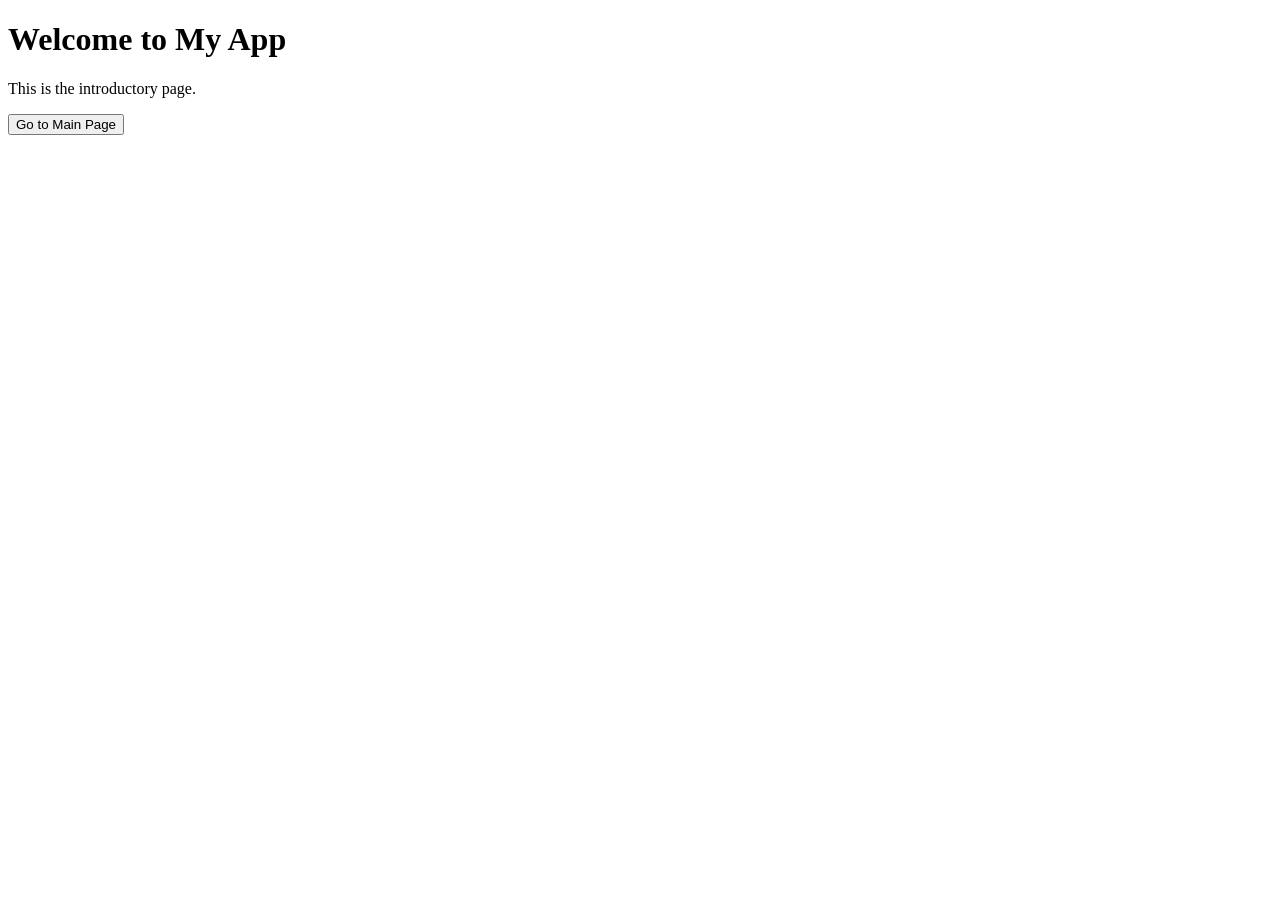
==== main.html @ 60320d11 "Add files via upload" ====
<!DOCTYPE html>
<html lang="en-US" >
<head>
    <meta charset="utf-8" />
    <meta name="viewport" content="width=device-width" />
    <title>Intro Page</title>
    <link rel="stylesheet" href="styles/style.css">
</head>
<body>
    <h1>Welcome to My App</h1>
    <p>This is the introductory page.</p>
    <a href="index.html">
        <button>Go to Main Page</button>
    </a>
</body>
</html>
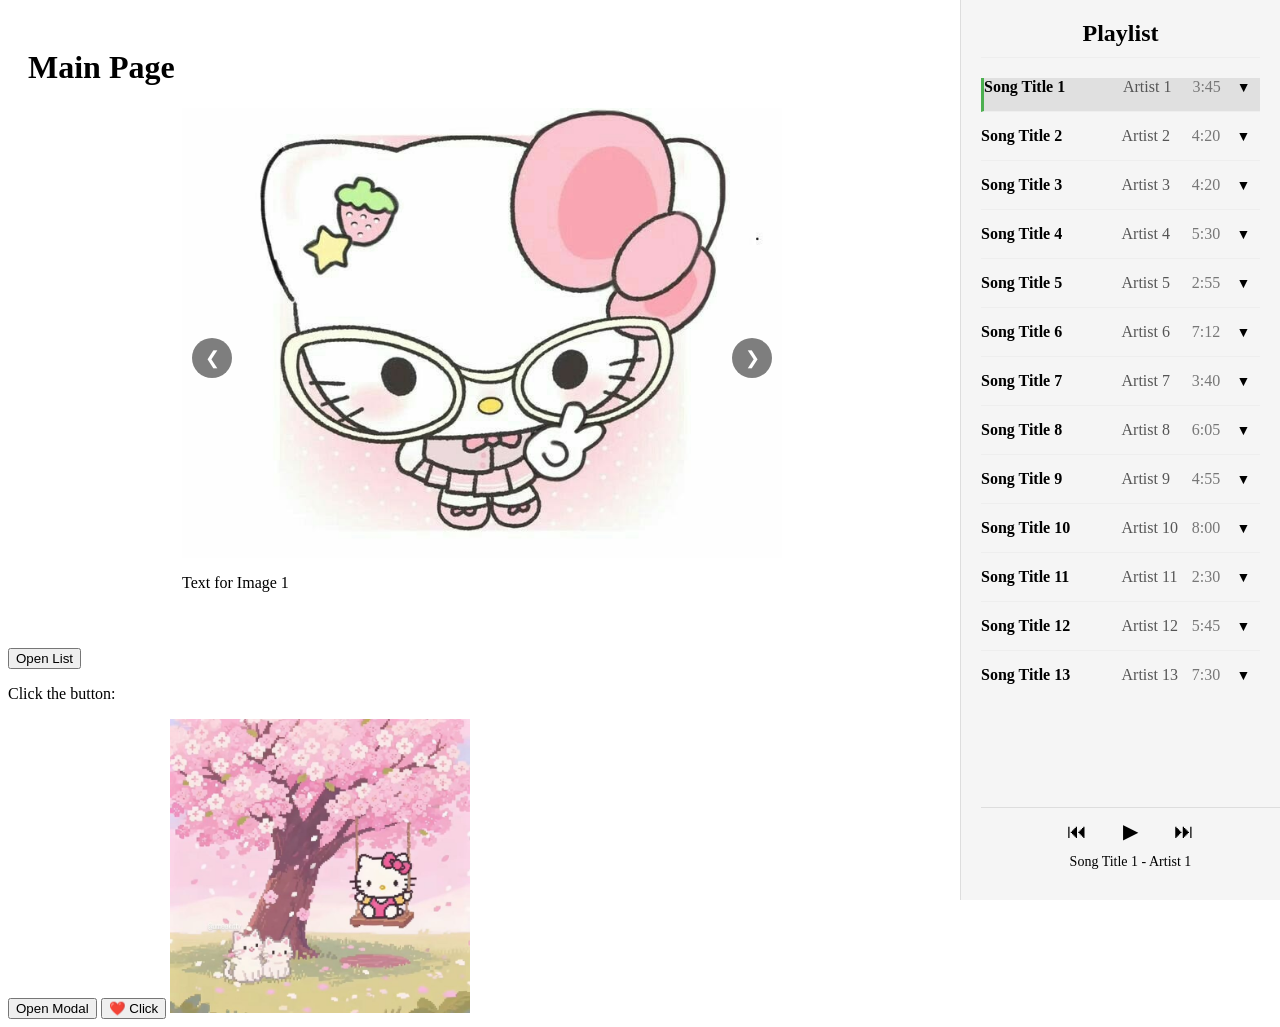
==== commit e3fd3a64: "Rename index.html to main.html" ====
--- a/main.html
+++ b/main.html
@@ -1,16 +1,251 @@
-<!DOCTYPE html>
-<html lang="en-US" >
-<head>
+<html lang="en-US">
+  <head>
     <meta charset="utf-8" />
     <meta name="viewport" content="width=device-width" />
-    <title>Intro Page</title>
-    <link rel="stylesheet" href="styles/style.css">
-</head>
-<body>
-    <h1>Welcome to My App</h1>
-    <p>This is the introductory page.</p>
-    <a href="index.html">
-        <button>Go to Main Page</button>
-    </a>
-</body>
-</html>+    <title>My test page</title>
+    <link href="styles/style.css" rel="stylesheet" />
+  </head>
+  <body>
+<div class="clearfix">
+    <div class="main-content">
+        <h1>Main Page</h1>
+        <div class="carousel-container">
+        <div class="carousel">
+            <div class="slide active">
+              <img src="images/b767fa4dde8192727c2b6b5787743502.jpg" alt="Image 2">
+              <p>Text for Image 1</p>
+            </div>
+            
+            <div class="slide">
+              <img src="images\62d0960e18f0f857977f2d3766900635.jpg" alt="Image 2">
+              <p>Text for Image 2</p>
+            </div>
+
+            <div class="slide">
+              <img src="" alt="Image 3">
+              <p>Text for Image 3</p>
+            </div>
+
+          </div>
+
+          <button class="carousel-btn left" id="prevBtn">&#10094;</button>
+          <button class="carousel-btn right" id="nextBtn">&#10095;</button>
+        </div>
+    </div>
+</div>
+
+<div class="playlist-sidebar">
+      <h2>Playlist</h2>
+      <div class="playlist-container">
+        <div class="playlist">
+
+        <div class="song">
+          <div class="song-info">
+            <span class="song-title">Song Title 1</span>
+            <span class="song-artist">Artist 1</span>
+            <span class="song-duration">3:45</span>
+            <button class="expand-btn">▼</button>
+          </div>
+          <div class="song-comment">
+            This is a short comment for Song 1.
+          </div>
+        </div>
+
+        <div class="song">
+            <div class="song-info">
+                <span class="song-title">Song Title 2</span>
+                <span class="song-artist">Artist 2</span>
+                <span class="song-duration">4:20</span>
+                <button class="expand-btn">▼</button>
+            </div>
+            <div class="song-comment">
+                This is a short comment for Song 2.
+            </div>
+        </div>
+
+        <div class="song">
+            <div class="song-info">
+                <span class="song-title">Song Title 3</span>
+                <span class="song-artist">Artist 3</span>
+                <span class="song-duration">4:20</span>
+                <button class="expand-btn">▼</button>
+            </div>
+            <div class="song-comment">
+                This is a short comment for Song 3.
+            </div>
+        </div>
+
+        <div class="song">
+          <div class="song-info">
+            <span class="song-title">Song Title 4</span>
+            <span class="song-artist">Artist 4</span>
+            <span class="song-duration">5:30</span>
+            <button class="expand-btn">▼</button>
+          </div>
+          <div class="song-comment">
+            This is a short comment for Song 4.
+          </div>
+        </div>
+
+        <div class="song">
+          <div class="song-info">
+            <span class="song-title">Song Title 5</span>
+            <span class="song-artist">Artist 5</span>
+            <span class="song-duration">2:55</span>
+            <button class="expand-btn">▼</button>
+          </div>
+          <div class="song-comment">
+            This is a short comment for Song 5.
+          </div>
+        </div>
+
+        <div class="song">
+          <div class="song-info">
+            <span class="song-title">Song Title 6</span>
+            <span class="song-artist">Artist 6</span>
+            <span class="song-duration">7:12</span>
+            <button class="expand-btn">▼</button>
+          </div>
+          <div class="song-comment">
+            This is a short comment for Song 6.
+          </div>
+        </div>
+
+        <div class="song">
+          <div class="song-info">
+            <span class="song-title">Song Title 7</span>
+            <span class="song-artist">Artist 7</span>
+            <span class="song-duration">3:40</span>
+            <button class="expand-btn">▼</button>
+          </div>
+          <div class="song-comment">
+            This is a short comment for Song 7.
+          </div>
+        </div>
+
+        <div class="song">
+          <div class="song-info">
+            <span class="song-title">Song Title 8</span>
+            <span class="song-artist">Artist 8</span>
+            <span class="song-duration">6:05</span>
+            <button class="expand-btn">▼</button>
+          </div>
+          <div class="song-comment">
+            This is a short comment for Song 8.
+          </div>
+        </div>
+
+        <div class="song">
+          <div class="song-info">
+            <span class="song-title">Song Title 9</span>
+            <span class="song-artist">Artist 9</span>
+            <span class="song-duration">4:55</span>
+            <button class="expand-btn">▼</button>
+          </div>
+          <div class="song-comment">
+            This is a short comment for Song 9.
+          </div>
+        </div>
+
+        <div class="song">
+          <div class="song-info">
+            <span class="song-title">Song Title 10</span>
+            <span class="song-artist">Artist 10</span>
+            <span class="song-duration">8:00</span>
+            <button class="expand-btn">▼</button>
+          </div>
+          <div class="song-comment">
+            This is a short comment for Song 10.
+          </div>
+        </div>
+
+        <div class="song">
+          <div class="song-info">
+            <span class="song-title">Song Title 11</span>
+            <span class="song-artist">Artist 11</span>
+            <span class="song-duration">2:30</span>
+            <button class="expand-btn">▼</button>
+          </div>
+          <div class="song-comment">
+            This is a short comment for Song 11.
+          </div>
+        </div>
+
+        <div class="song">
+          <div class="song-info">
+            <span class="song-title">Song Title 12</span>
+            <span class="song-artist">Artist 12</span>
+            <span class="song-duration">5:45</span>
+            <button class="expand-btn">▼</button>
+          </div>
+          <div class="song-comment">
+            This is a short comment for Song 12.
+          </div>
+        </div>
+
+        <div class="song">
+          <div class="song-info">
+            <span class="song-title">Song Title 13</span>
+            <span class="song-artist">Artist 13</span>
+            <span class="song-duration">7:30</span>
+            <button class="expand-btn">▼</button>
+          </div>
+          <div class="song-comment">
+            This is a short comment for Song 13.
+          </div>
+        </div>
+
+      </div>
+      </div>
+      <div class="global-player">
+        <div class="player-controls">
+          <button id="prevSong">⏮</button>
+          <button id="playPause">▶</button>
+          <button id="nextSong">⏭</button>
+        </div>
+        <div class="now-playing">
+          <span id="currentSongTitle">No song Selected</span>
+        </div>
+        <audio id="audioPlayer"></audio>
+      </div>
+    </div>
+
+    <button id="openListBtn">Open List</button>
+
+    <div id="listModal" class="modal">
+      <div class="modal-content">
+        <span id="listClose" class="list-close close">&times;</span>
+        <h2>My List</h2>
+        <ul id="itemList"></ul>
+      </div>
+    </div>
+
+    <div id="detailModal" class="modal">
+      <div class="modal-content">
+        <span id="detailClose" class="close">&times;</span>
+        <h2 id="detailTitle"></h2>
+        <div id="detailContent"></div>
+      </div>
+    </div>
+
+    <p>Click the button:</p>
+    <button id="openModalBtn">Open Modal</button>
+
+    <div id="myModal" class="modal">
+      <div class="modal-content">
+        <span id= "msgClose" class="close">&times;</span>
+        <h2>Random message</h2>
+        <p id="randomMessage">Click "New Message" to see a random message.</p>
+        <button id="newMessageBtn">New message</button>
+      </div>
+    </div>
+
+    <button id="heartsBtn">❤️ Click</button>
+
+    <audio id="popSound" src="sounds/pop.mp3" preload="auto"></audio>
+
+    <script src="scripts/script.js"></script>
+    <img src="images/87aa8cab8c836fd0271e992cdd63847c.jpg" alt="My test image" style="width: 300px; height: auto;" />
+  </body>
+</html>
+
--- a/styles/style.css
+++ b/styles/style.css
@@ -0,0 +1,200 @@
+.modal {
+  display: none;
+  position: fixed;
+  z-index: 1;
+  left: 0;
+  bottom: 0;
+  width: 100%;
+  height: 100%;
+  background-color: rgba(0, 0, 0, 0.5);
+}
+.modal-content {
+  background-color: #fefefe;
+  margin: 15%;
+  padding: 20px;
+  border: 1px solid #888;
+  width: 50%;
+  border-radius: 5px;
+  text-align:left;
+}
+.close {
+  color: #aaa;
+  float: right;
+  font-size: 28px;
+  font-weight:bold;
+  cursor:pointer;
+}
+.close:hover {
+  color: black;
+}
+.carousel-container {
+  position: relative;
+  width: 600px;
+  margin: 20px auto;
+  overflow: hidden;
+}
+.carousel {
+  display: flex;
+  transition: transform 0.5s ease;
+}
+.slide img {
+  width: 100%;
+  height: auto;
+}
+.slide {
+  min-width: 100%;
+  box-sizing: border-box;
+}
+.carousel-btn {
+  position: absolute;
+  top: 50%;
+  transform: translateY(-50%);
+  background: rgba(0, 0, 0, 0.5);
+  color: white;
+  border: none;
+  padding: 10px;
+  cursor: pointer;
+  font-size: 18px;
+  border-radius: 50%;
+  width: 40px;
+  height: 40px;
+  display: flex;
+  align-items: center;
+  justify-content: center;
+}
+.left {
+  left: 10px;
+}
+.right {
+  right: 10px;
+}
+.playlist-sidebar {
+  position: fixed;
+  right: 0;
+  top: 0;
+  width: 25%;
+  height: 100vh;
+  background-color: #f5f5f5;
+  border-left: 1px solid #ddd;
+  padding: 20px;
+  box-sizing: border-box;
+  display: flex;
+  flex-direction: column;
+}
+.playlist-sidebar h2 {
+  margin-top: 0;
+  text-align: center;
+  border-bottom: 1px solid #eee;
+  padding-bottom: 10px;
+}
+.playlist-container {
+  flex: 1;
+  overflow-y: auto;
+  padding-bottom: 10px;
+}
+.playlist {
+  margin-bottom: 0;
+}
+.song {
+  margin-bottom: 15px;
+  border-bottom: 1px solid #eee;
+  padding-bottom: 10px;
+  cursor: pointer;
+}
+.song.active {
+  background-color: #e0e0e0;
+  border-left: 3px solid #4CAF50;
+}
+.song:last-child {
+  margin-bottom: 0;
+  border-bottom: none;
+  padding-bottom: 0;
+}
+.song-info {
+  display: flex;
+  justify-content: space-between;
+  align-items: center;
+}
+.song-title {
+  font-weight: bold;
+  flex: 2;
+}
+.song-artist {
+  flex: 1;
+  color: #555;
+}
+.song-duration {
+  flex: 0.5;
+  color: #777;
+}
+.expand-btn {
+  background: none;
+  border: none;
+  cursor: pointer;
+  font-size: 14px;
+  flex: 0.3;
+  text-align: center;
+}
+.song-comment {
+  margin-top: 5px;
+  font-size: 14px;
+  color: #444;
+  overflow: hidden;
+  max-height: 0;
+  transition: max-height 0.3s ease;
+}
+.song-comment.expanded {
+  max-height: 100px;
+}
+.global-player {
+  background: #f5f5f5;
+  padding: 10px;
+  border-top: 1px solid #ddd;
+  display: flex;
+  flex-direction: column;
+  align-items: center;
+  width: 100%;
+}
+.player-controls {
+  margin-bottom: 10px;
+}
+.player-controls button {
+  background: none;
+  border: none;
+  font-size: 20px;
+  cursor: pointer;
+  margin: 0 10px;
+}
+.now-playing {
+  font-size: 14px;
+  text-align: center;
+}
+.main-content {
+  width: 75%;
+  margin: 0;
+  padding: 20px;
+  box-sizing: border-box;
+  float: left;
+}
+.body {
+  margin: 0;
+  padding: 0;
+  font-family: Arial, sans-serif;
+}
+.clearfix::after {
+  content: "";
+  clear: both;
+  display: table;
+}
+.floating-heart {
+  position: fixed;
+  pointer-events: none;
+  z-index: 100;
+  animation: heart-pop 1s ease-out forwards;
+}
+@keyframes heart-pop {
+  0% { opacity: 0; transform: scale(0.3) translate(0, 0); }
+  20% { opacity: 1; transform: scale(1.2) translate(calc(var(--drift-x) * 0.3)); }
+  60% { opacity: 1; transform: scale(1) translate(calc(var(--drift-x) * 0.7), calc(var(--drift-y) * 0.7)); }
+  100% { opacity: 0; transform: scale(0.8) translate(var(--drift-x), var(--drift-y)); }
+}
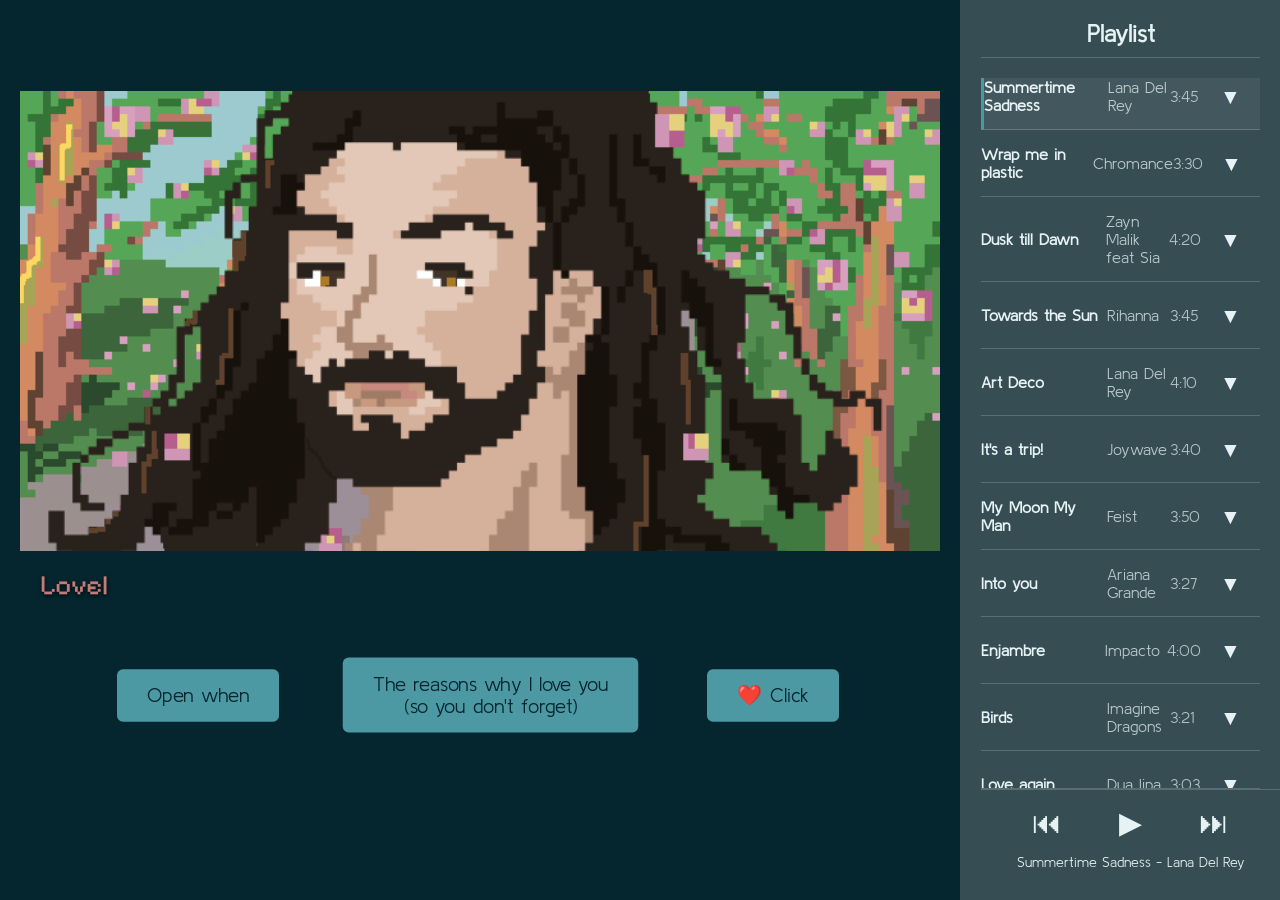
==== commit e38ac1b3: "Add files via upload" ====
--- a/main.html
+++ b/main.html
@@ -6,192 +6,240 @@
     <link href="styles/style.css" rel="stylesheet" />
   </head>
   <body>
-<div class="clearfix">
     <div class="main-content">
-        <h1>Main Page</h1>
-        <div class="carousel-container">
-        <div class="carousel">
-            <div class="slide active">
-              <img src="images/b767fa4dde8192727c2b6b5787743502.jpg" alt="Image 2">
-              <p>Text for Image 1</p>
-            </div>
-            
-            <div class="slide">
-              <img src="images\62d0960e18f0f857977f2d3766900635.jpg" alt="Image 2">
-              <p>Text for Image 2</p>
-            </div>
-
-            <div class="slide">
-              <img src="" alt="Image 3">
-              <p>Text for Image 3</p>
-            </div>
-
-          </div>
-
-          <button class="carousel-btn left" id="prevBtn">&#10094;</button>
-          <button class="carousel-btn right" id="nextBtn">&#10095;</button>
-        </div>
-    </div>
-</div>
-
-<div class="playlist-sidebar">
+        <div class="left-column">
+
+            <div class="picture-section">
+                <img src="images/mainpic.png" alt="My test image" class="main-picture">
+                <div class="picture-text-wrap">
+                    <span id="typedText"></span><span id="typeCursor" class="type-cursor">|</span>
+                </div>
+            </div>
+
+            <div class="carousel-section" style="display: none;">
+                <div class="carousel-container">
+                    <div class="carousel">
+                        <div class="slide active">
+                          <img src="images/b767fa4dde8192727c2b6b5787743502.jpg" alt="Image 1">
+                          <p>Text for Image 1</p>
+                        </div>
+                        <div class="slide">
+                          <img src="images/62d0960e18f0f857977f2d3766900635.jpg" alt="Image 2">
+                          <p>Text for Image 2</p>
+                        </div>
+                        <div class="slide">
+                          <img src="" alt="Image 3">
+                          <p>Text for Image 3</p>
+                        </div>
+                    </div>
+                    <button class="carousel-btn left" id="prevBtn">&#10094;</button>
+                    <button class="carousel-btn right" id="nextBtn">&#10095;</button>
+                </div>
+            </div>
+
+            <div class="buttons-section" style="margin-top: 30px;">
+                <button id="openListBtn" style="margin-right: 120px;">Open when</button>
+                <button id="openModalBtn">The reasons why I love you<br>(so you don't forget)</button>
+                <button id="heartsBtn" style="margin-left: 120px;">❤️ Click</button>
+            </div>
+
+        </div>
+    </div>
+
+    <div class="playlist-sidebar">
       <h2>Playlist</h2>
       <div class="playlist-container">
         <div class="playlist">
 
         <div class="song">
           <div class="song-info">
-            <span class="song-title">Song Title 1</span>
-            <span class="song-artist">Artist 1</span>
+            <span class="song-title">Summertime Sadness</span>
+            <span class="song-artist">Lana Del Rey</span>
             <span class="song-duration">3:45</span>
             <button class="expand-btn">▼</button>
           </div>
           <div class="song-comment">
-            This is a short comment for Song 1.
+            It sounds a bit sad, but makes me feel like I can breathe. That feeling of freedom and acceptance I relate to you.
           </div>
         </div>
 
         <div class="song">
             <div class="song-info">
-                <span class="song-title">Song Title 2</span>
-                <span class="song-artist">Artist 2</span>
+                <span class="song-title">Wrap me in plastic</span>
+                <span class="song-artist">Chromance</span>
+                <span class="song-duration">3:30</span>
+                <button class="expand-btn">▼</button>
+            </div>
+            <div class="song-comment">
+                Maybe silly a bit. I never allowed myself to feel I'm just a pretty little thing that you can take care of. But I started. Not too often, dw)
+            </div>
+        </div>
+
+        <div class="song">
+            <div class="song-info">
+                <span class="song-title">Dusk till Dawn</span>
+                <span class="song-artist">Zayn Malik feat Sia</span>
                 <span class="song-duration">4:20</span>
                 <button class="expand-btn">▼</button>
             </div>
             <div class="song-comment">
-                This is a short comment for Song 2.
-            </div>
-        </div>
-
-        <div class="song">
-            <div class="song-info">
-                <span class="song-title">Song Title 3</span>
-                <span class="song-artist">Artist 3</span>
-                <span class="song-duration">4:20</span>
-                <button class="expand-btn">▼</button>
-            </div>
-            <div class="song-comment">
-                This is a short comment for Song 3.
-            </div>
-        </div>
-
-        <div class="song">
-          <div class="song-info">
-            <span class="song-title">Song Title 4</span>
-            <span class="song-artist">Artist 4</span>
-            <span class="song-duration">5:30</span>
-            <button class="expand-btn">▼</button>
-          </div>
-          <div class="song-comment">
-            This is a short comment for Song 4.
-          </div>
-        </div>
-
-        <div class="song">
-          <div class="song-info">
-            <span class="song-title">Song Title 5</span>
-            <span class="song-artist">Artist 5</span>
-            <span class="song-duration">2:55</span>
-            <button class="expand-btn">▼</button>
-          </div>
-          <div class="song-comment">
-            This is a short comment for Song 5.
-          </div>
-        </div>
-
-        <div class="song">
-          <div class="song-info">
-            <span class="song-title">Song Title 6</span>
-            <span class="song-artist">Artist 6</span>
-            <span class="song-duration">7:12</span>
-            <button class="expand-btn">▼</button>
-          </div>
-          <div class="song-comment">
-            This is a short comment for Song 6.
-          </div>
-        </div>
-
-        <div class="song">
-          <div class="song-info">
-            <span class="song-title">Song Title 7</span>
-            <span class="song-artist">Artist 7</span>
+                This one is just romantic. I think it fits.
+            </div>
+        </div>
+
+        <div class="song">
+          <div class="song-info">
+            <span class="song-title">Towards the Sun</span>
+            <span class="song-artist">Rihanna</span>
+            <span class="song-duration">3:45</span>
+            <button class="expand-btn">▼</button>
+          </div>
+          <div class="song-comment">
+            I feel hugged andprotected when I listen to that one, so I thought you may too.
+          </div>
+        </div>
+
+        <div class="song">
+          <div class="song-info">
+            <span class="song-title">Art Deco</span>
+            <span class="song-artist">Lana Del Rey</span>
+            <span class="song-duration">4:10</span>
+            <button class="expand-btn">▼</button>
+          </div>
+          <div class="song-comment">
+            I feel like I'm floating when I listen to that one. You make me feel like that too. I want to give you the world.
+          </div>
+        </div>
+
+        <div class="song">
+          <div class="song-info">
+            <span class="song-title">It's a trip!</span>
+            <span class="song-artist">Joywave</span>
             <span class="song-duration">3:40</span>
             <button class="expand-btn">▼</button>
           </div>
           <div class="song-comment">
-            This is a short comment for Song 7.
-          </div>
-        </div>
-
-        <div class="song">
-          <div class="song-info">
-            <span class="song-title">Song Title 8</span>
-            <span class="song-artist">Artist 8</span>
-            <span class="song-duration">6:05</span>
-            <button class="expand-btn">▼</button>
-          </div>
-          <div class="song-comment">
-            This is a short comment for Song 8.
-          </div>
-        </div>
-
-        <div class="song">
-          <div class="song-info">
-            <span class="song-title">Song Title 9</span>
-            <span class="song-artist">Artist 9</span>
-            <span class="song-duration">4:55</span>
-            <button class="expand-btn">▼</button>
-          </div>
-          <div class="song-comment">
-            This is a short comment for Song 9.
-          </div>
-        </div>
-
-        <div class="song">
-          <div class="song-info">
-            <span class="song-title">Song Title 10</span>
-            <span class="song-artist">Artist 10</span>
-            <span class="song-duration">8:00</span>
-            <button class="expand-btn">▼</button>
-          </div>
-          <div class="song-comment">
-            This is a short comment for Song 10.
-          </div>
-        </div>
-
-        <div class="song">
-          <div class="song-info">
-            <span class="song-title">Song Title 11</span>
-            <span class="song-artist">Artist 11</span>
-            <span class="song-duration">2:30</span>
-            <button class="expand-btn">▼</button>
-          </div>
-          <div class="song-comment">
-            This is a short comment for Song 11.
-          </div>
-        </div>
-
-        <div class="song">
-          <div class="song-info">
-            <span class="song-title">Song Title 12</span>
-            <span class="song-artist">Artist 12</span>
-            <span class="song-duration">5:45</span>
-            <button class="expand-btn">▼</button>
-          </div>
-          <div class="song-comment">
-            This is a short comment for Song 12.
-          </div>
-        </div>
-
-        <div class="song">
-          <div class="song-info">
-            <span class="song-title">Song Title 13</span>
-            <span class="song-artist">Artist 13</span>
-            <span class="song-duration">7:30</span>
-            <button class="expand-btn">▼</button>
-          </div>
-          <div class="song-comment">
-            This is a short comment for Song 13.
+            Lively and energetic. Like you. Used to be my favorite song.
+          </div>
+        </div>
+
+        <div class="song">
+          <div class="song-info">
+            <span class="song-title">My Moon My Man</span>
+            <span class="song-artist">Feist</span>
+            <span class="song-duration">3:50</span>
+            <button class="expand-btn">▼</button>
+          </div>
+          <div class="song-comment">
+            Calming and soothing. Very vulnerable. I recall how dear you are tome and how I want to protect you and your feelings.
+          </div>
+        </div>
+
+        <div class="song">
+          <div class="song-info">
+            <span class="song-title">Into you</span>
+            <span class="song-artist">Ariana Grande</span>
+            <span class="song-duration">3:27</span>
+            <button class="expand-btn">▼</button>
+          </div>
+          <div class="song-comment">
+            This just sounds good. vibing
+          </div>
+        </div>
+
+        <div class="song">
+          <div class="song-info">
+            <span class="song-title">Enjambre</span>
+            <span class="song-artist">Impacto</span>
+            <span class="song-duration">4:00</span>
+            <button class="expand-btn">▼</button>
+          </div>
+          <div class="song-comment">
+            This one reminds me of a morning sum. So soft and gentle. I feel that too when I think about you...
+          </div>
+        </div>
+
+        <div class="song">
+          <div class="song-info">
+            <span class="song-title">Birds</span>
+            <span class="song-artist">Imagine Dragons</span>
+            <span class="song-duration">3:21</span>
+            <button class="expand-btn">▼</button>
+          </div>
+          <div class="song-comment">
+            Strong and dramatic. Thought you'd like. 
+          </div>
+        </div>
+
+        <div class="song">
+          <div class="song-info">
+            <span class="song-title">Love again</span>
+            <span class="song-artist">Dua lipa</span>
+            <span class="song-duration">3:03</span>
+            <button class="expand-btn">▼</button>
+          </div>
+          <div class="song-comment">
+            I Like that song. Feels powerful but soft. Like I'm playing with you and loosing (no bad way playing). 
+          </div>
+        </div>
+
+        <div class="song">
+          <div class="song-info">
+            <span class="song-title">Heavy Metal Lover</span>
+            <span class="song-artist">Lady Gaga</span>
+            <span class="song-duration">4:54</span>
+            <button class="expand-btn">▼</button>
+          </div>
+          <div class="song-comment">
+            Haha.. u know.. im on my knees whenever u want, but u gott be ready too))
+          </div>
+        </div>
+
+        <div class="song">
+          <div class="song-info">
+            <span class="song-title">Take Me Out</span>
+            <span class="song-artist">Franz Ferdinand</span>
+            <span class="song-duration">3:57</span>
+            <button class="expand-btn">▼</button>
+          </div>
+          <div class="song-comment">
+            Demanding. Or begging. Like you. Gives me that feeling. 
+          </div>
+        </div>
+
+        <div class="song">
+          <div class="song-info">
+            <span class="song-title">Angel</span>
+            <span class="song-artist">Massive Attack</span>
+            <span class="song-duration">4:00</span>
+            <button class="expand-btn">▼</button>
+          </div>
+          <div class="song-comment">
+            A bit of stroger feelings for you... If you don't mind...
+          </div>
+        </div>
+
+        <div class="song">
+          <div class="song-info">
+            <span class="song-title">Führe Mich</span>
+            <span class="song-artist">Rammstein</span>
+            <span class="song-duration">3:54</span>
+            <button class="expand-btn">▼</button>
+          </div>
+          <div class="song-comment">
+            Lead me.
+          </div>
+        </div>
+
+        <div class="song">
+          <div class="song-info">
+            <span class="song-title">Heavy love</span>
+            <span class="song-artist">Odetari</span>
+            <span class="song-duration">4:15</span>
+            <button class="expand-btn">▼</button>
+          </div>
+          <div class="song-comment">
+            I'm that for you too...  if you don't mind honey
           </div>
         </div>
 
@@ -209,17 +257,14 @@
         <audio id="audioPlayer"></audio>
       </div>
     </div>
-
-    <button id="openListBtn">Open List</button>
-
+    
     <div id="listModal" class="modal">
       <div class="modal-content">
         <span id="listClose" class="list-close close">&times;</span>
-        <h2>My List</h2>
+        <h2>Open when</h2>
         <ul id="itemList"></ul>
       </div>
     </div>
-
     <div id="detailModal" class="modal">
       <div class="modal-content">
         <span id="detailClose" class="close">&times;</span>
@@ -227,25 +272,16 @@
         <div id="detailContent"></div>
       </div>
     </div>
-
-    <p>Click the button:</p>
-    <button id="openModalBtn">Open Modal</button>
-
     <div id="myModal" class="modal">
       <div class="modal-content">
         <span id= "msgClose" class="close">&times;</span>
-        <h2>Random message</h2>
+        <h2>check all :)</h2>
         <p id="randomMessage">Click "New Message" to see a random message.</p>
-        <button id="newMessageBtn">New message</button>
-      </div>
-    </div>
-
-    <button id="heartsBtn">❤️ Click</button>
-
+        <button id="newMessageBtn">another one</button>
+      </div>
+    </div>
     <audio id="popSound" src="sounds/pop.mp3" preload="auto"></audio>
 
     <script src="scripts/script.js"></script>
-    <img src="images/87aa8cab8c836fd0271e992cdd63847c.jpg" alt="My test image" style="width: 300px; height: auto;" />
-  </body>
+</body>
 </html>
-
--- a/styles/style.css
+++ b/styles/style.css
@@ -9,13 +9,15 @@
   background-color: rgba(0, 0, 0, 0.5);
 }
 .modal-content {
-  background-color: #fefefe;
+  background-color: var(--carbon-black);
+  color: #e6f2f3;
   margin: 15%;
   padding: 20px;
-  border: 1px solid #888;
+  border: 1px solid var(--charcoal-blue);
   width: 50%;
   border-radius: 5px;
-  text-align:left;
+  text-align: left;
+  font-family: 'Kulim_Park', 'Segoe UI', sans-serif;
 }
 .close {
   color: #aaa;
@@ -25,24 +27,31 @@
   cursor:pointer;
 }
 .close:hover {
-  color: black;
+  color: rgb(26, 27, 65);
 }
 .carousel-container {
   position: relative;
-  width: 600px;
-  margin: 20px auto;
+  width: 100%;
+  max-width: 480px;
   overflow: hidden;
+  height: 100%;
+  box-sizing: border-box;
 }
 .carousel {
   display: flex;
+  height: 100%;
   transition: transform 0.5s ease;
 }
 .slide img {
   width: 100%;
-  height: auto;
+  height: 100%;
+  max-height: 100%;
+  object-fit: contain;
+  display: block;
 }
 .slide {
   min-width: 100%;
+  height: 100%;
   box-sizing: border-box;
 }
 .carousel-btn {
@@ -50,7 +59,7 @@
   top: 50%;
   transform: translateY(-50%);
   background: rgba(0, 0, 0, 0.5);
-  color: white;
+  color: #545d78;
   border: none;
   padding: 10px;
   cursor: pointer;
@@ -74,36 +83,55 @@
   top: 0;
   width: 25%;
   height: 100vh;
-  background-color: #f5f5f5;
-  border-left: 1px solid #ddd;
+  background-color: var(--charcoal-blue);
+  border-left: 1px solid var(--charcoal-blue);
+  color: #e6f2f3;
   padding: 20px;
   box-sizing: border-box;
   display: flex;
   flex-direction: column;
+  font-family: 'KulimPark-Light';
 }
 .playlist-sidebar h2 {
   margin-top: 0;
   text-align: center;
-  border-bottom: 1px solid #eee;
+  border-bottom: 1px solid rgba(230, 242, 243, 0.2);
   padding-bottom: 10px;
 }
 .playlist-container {
   flex: 1;
   overflow-y: auto;
   padding-bottom: 10px;
+  background-color: var(--charcoal-blue);
+  border-bottom: 1px solid rgba(230, 242, 243, 0.2);
+  scrollbar-color: rgba(76, 152, 163, 0.8) rgba(5, 38, 47, 0.9);
+  scrollbar-width: thin;
+}
+.playlist-container::-webkit-scrollbar {
+  width: 10px;
+  background: rgba(5, 38, 47, 0.9);
+}
+.playlist-container::-webkit-scrollbar-thumb {
+  background: rgba(67, 95, 103, 0.9);
+  border-radius: 8px;
+  border: 2px solid rgba(5, 38, 47, 0.9);
+}
+.playlist-container::-webkit-scrollbar-thumb:hover {
+  background: rgb(61, 84, 91);
 }
 .playlist {
   margin-bottom: 0;
 }
 .song {
   margin-bottom: 15px;
-  border-bottom: 1px solid #eee;
+  border-bottom: 1px solid rgba(230, 242, 243, 0.2);
   padding-bottom: 10px;
   cursor: pointer;
+  color: #e6f2f3;
 }
 .song.active {
-  background-color: #e0e0e0;
-  border-left: 3px solid #4CAF50;
+  background-color: rgba(255, 255, 255, 0.06);
+  border-left: 3px solid var(--pacific-cyan);
 }
 .song:last-child {
   margin-bottom: 0;
@@ -118,14 +146,15 @@
 .song-title {
   font-weight: bold;
   flex: 2;
+  color: #e6f2f3;
 }
 .song-artist {
   flex: 1;
-  color: #555;
+  color: rgba(230, 242, 243, 0.75);
 }
 .song-duration {
   flex: 0.5;
-  color: #777;
+  color: rgba(230, 242, 243, 0.7);
 }
 .expand-btn {
   background: none;
@@ -134,11 +163,12 @@
   font-size: 14px;
   flex: 0.3;
   text-align: center;
+  color: #e6f2f3;
 }
 .song-comment {
   margin-top: 5px;
   font-size: 14px;
-  color: #444;
+  color: rgba(230, 242, 243, 0.8);
   overflow: hidden;
   max-height: 0;
   transition: max-height 0.3s ease;
@@ -147,13 +177,14 @@
   max-height: 100px;
 }
 .global-player {
-  background: #f5f5f5;
+  background: var(--charcoal-blue);
   padding: 10px;
-  border-top: 1px solid #ddd;
+  border-top: 1px solid rgba(230, 242, 243, 0.2);
   display: flex;
   flex-direction: column;
   align-items: center;
   width: 100%;
+  color: #e6f2f3;
 }
 .player-controls {
   margin-bottom: 10px;
@@ -164,6 +195,7 @@
   font-size: 20px;
   cursor: pointer;
   margin: 0 10px;
+  color: #e6f2f3;
 }
 .now-playing {
   font-size: 14px;
@@ -171,15 +203,18 @@
 }
 .main-content {
   width: 75%;
+  height: 100vh;
   margin: 0;
   padding: 20px;
   box-sizing: border-box;
   float: left;
 }
-.body {
+body {
+  background-color: var(--jet-black);
+  color: #e6f2f3;
   margin: 0;
   padding: 0;
-  font-family: Arial, sans-serif;
+  font-family: 'Kulim_Park', 'Segoe UI', sans-serif;
 }
 .clearfix::after {
   content: "";
@@ -194,7 +229,158 @@
 }
 @keyframes heart-pop {
   0% { opacity: 0; transform: scale(0.3) translate(0, 0); }
-  20% { opacity: 1; transform: scale(1.2) translate(calc(var(--drift-x) * 0.3)); }
+  20% { opacity: 1; transform: scale(1.2) translate(calc(var(--drift-x) * 0.3), calc(var(--drift-y) * 0.3)); }
   60% { opacity: 1; transform: scale(1) translate(calc(var(--drift-x) * 0.7), calc(var(--drift-y) * 0.7)); }
   100% { opacity: 0; transform: scale(0.8) translate(var(--drift-x), var(--drift-y)); }
+}
+.left-column {
+  display: flex;
+  flex-direction: column;
+  height: 100%;
+  min-height: 0;
+  box-sizing: border-box;
+}
+.picture-section {
+  flex: 0 0 70%;
+  position: relative;
+  overflow: hidden;
+  min-height: 0;
+}
+.main-picture {
+  width: 100%;
+  height: 100%;
+  object-fit: contain;
+  display: block;
+}
+.picture-text-wrap {
+  position: absolute;
+  bottom: 20px;
+  left: 20px;
+  font-size: 28px;
+  color: rgb(196, 123, 123);
+  font-family: 'Pixelify_Sans';
+  text-shadow: 0 2px 4px rgba(0, 0, 0, 0.8);
+}
+.type-cursor {
+  animation: blink 0.8s step-end infinite;
+}
+
+@keyframes blink {
+  50% { opacity: 0; }
+}
+
+.carousel-section {
+  flex: 0 0 20%;
+  position: relative;
+  display: flex;
+  align-items: center;
+  justify-content: center;
+  min-height: 0;
+  overflow: hidden;
+}
+
+.buttons-section {
+  flex: 0 0 10%;
+  display: flex;
+  align-items: center;
+  justify-content: center;
+  gap: 20px;
+}
+
+.buttons-section button {
+  padding: 10px 20px;
+  cursor: pointer;
+}
+:root {
+  --pacific-cyan: #4C98A3;
+  --jet-black: #05262F;
+  --stormy-teal: #357177;
+  --charcoal-blue: #364D54;
+  --carbon-black: #172023;
+}
+button {
+  background-color: var(--pacific-cyan);
+  color: var(--jet-black);
+  border: none;
+  border-radius: 4px;
+  padding: 10px 20px;
+  cursor: pointer;
+  transform: scale(1.5);
+  transform-origin: center;
+}
+button:hover {
+  background-color: var(--stormy-teal);
+  color: white;
+}
+.intro-picture {
+    position: relative;
+    margin: 20vh auto 15vh auto;
+    padding: 0;
+    width: 100%;
+    box-sizing: border-box;
+}
+
+.intro-picture img {
+    display: block;
+    width: 100%;                   
+    height: auto;
+}
+.intro-title {
+    color: var(--pacific-cyan);
+    text-align: center;
+}
+.intro-phrase {
+    position: absolute;
+    text-align: center;
+    top: 50%;
+    left: 50%;
+    transform: translate(-50%, -50%);
+    color: rgb(235, 143, 180);
+    font-size: 6em;
+    font-family: 'Bitcount', 'bitcount';
+    z-index: 10;
+    margin: 0;
+}
+.next-button {
+    position: fixed;
+    bottom: 20px;
+    right: 20px;
+    z-index: 100;
+}
+
+@font-face {
+    font-family: "Bitcount";
+    src: url("../fonts/bitcount.ttf") format("truetype");
+    font-weight: 100 900;
+    font-style: normal;
+}
+
+@font-face {
+  font-family: 'Kulim_Park';
+  src: url('../fonts/ParkLight.ttf') format('truetype');
+}
+
+h1, h2, h3, h4, h5, h6,
+li,
+button,
+ul,
+a,
+.song-title,
+.song-artist,
+.song-duration,
+.song-comment,
+#itemList,
+#detailContent,
+#detailTitle,
+#randomMessage,
+.playlist-sidebar,
+.song,
+.song-info,
+.modal-content {
+  font-family: 'Kulim_Park', 'Segoe UI', sans-serif;
+}
+
+@font-face {
+  font-family: 'Pixelify_Sans';
+  src: url('../fonts/Pixelify_Sans.ttf') format('truetype');
 }
